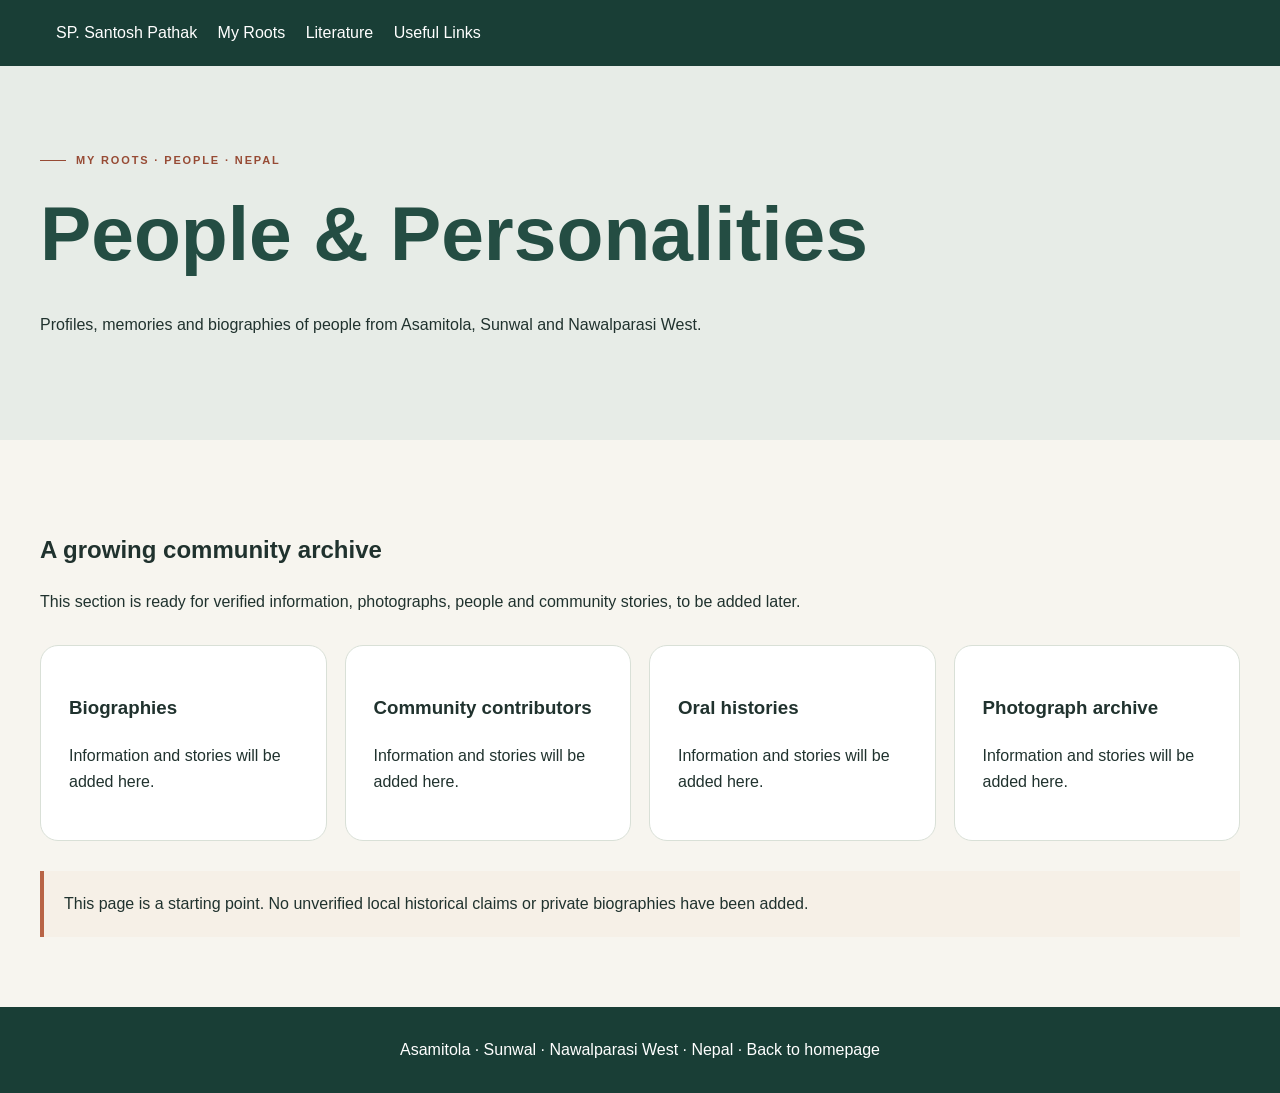
==== people/index.html @ 591c1461 "Publish redesigned site for Asamitola, Sunwal and literature, add पागल गणित" ====
<!doctype html><html lang="en"><head><meta charset="utf-8"><meta name="viewport" content="width=device-width,initial-scale=1"><title>People & Personalities | Santosh Pathak</title><link rel="stylesheet" href="/assets/style.css"><style>.local-hero{padding:85px 0;background:#e7ece7}.local-hero h1{font-size:clamp(2.7rem,6vw,5rem);margin:0 0 16px;color:#244d43}.local-body{padding:70px 0}.local-grid{display:grid;grid-template-columns:repeat(auto-fit,minmax(230px,1fr));gap:18px;margin:30px 0}.local-card{padding:28px;background:white;border-radius:18px;border:1px solid #d9e0d7}.local-note{border-left:4px solid #b86446;padding:20px;background:#f6f0e7}.local-header{background:#193e36;padding:20px;color:white}.local-header a{color:white}.local-footer{padding:30px;background:#193e36;color:#fff;text-align:center}</style></head><body><header class="local-header"><div class="wrap"><a href="/">SP. Santosh Pathak</a>　 <a href="/#my-roots">My Roots</a>　 <a href="/#writing">Literature</a>　 <a href="/#useful-links">Useful Links</a></div></header><main><section class="local-hero"><div class="wrap"><div class="kicker">My Roots · People · Nepal</div><h1>People & Personalities</h1><p>Profiles, memories and biographies of people from Asamitola, Sunwal and Nawalparasi West.</p></div></section><section class="local-body"><div class="wrap"><h2>A growing community archive</h2><p>This section is ready for verified information, photographs, people and community stories, to be added later.</p><div class="local-grid"><div class="local-card"><h3>Biographies</h3><p>Information and stories will be added here.</p></div><div class="local-card"><h3>Community contributors</h3><p>Information and stories will be added here.</p></div><div class="local-card"><h3>Oral histories</h3><p>Information and stories will be added here.</p></div><div class="local-card"><h3>Photograph archive</h3><p>Information and stories will be added here.</p></div></div><div class="local-note">This page is a starting point. No unverified local historical claims or private biographies have been added.</div></div></section></main><footer class="local-footer">Asamitola · Sunwal · Nawalparasi West · Nepal · <a style="color:white" href="/">Back to homepage</a></footer></body></html>
---- assets/style.css ----
:root{--ink:#20322e;--deep:#183b36;--forest:#204d43;--teal:#476f64;--accent:#b86446;--accent-dark:#974b35;--cream:#f7f5ef;--paper:#fffefa;--soft:#e7ece7;--muted:#6a7970;--line:#dedfd8;--shadow:0 22px 65px rgba(27,55,43,.09)}
*{box-sizing:border-box}html{scroll-behavior:smooth}body{margin:0;background:var(--cream);color:var(--ink);font-family:Inter,'Segoe UI',Arial,sans-serif;line-height:1.65;-webkit-font-smoothing:antialiased}a{color:inherit;text-decoration:none}a:hover{color:var(--accent-dark)}button,input{font:inherit}button{cursor:pointer}img{display:block;max-width:100%}::selection{background:#dce8de;color:#19382e}a:focus-visible,button:focus-visible,input:focus-visible{outline:3px solid #d39c7f;outline-offset:3px}.wrap{width:min(1200px,calc(100% - 72px));margin:0 auto}.skip{position:absolute;z-index:999;top:-70px;left:24px;background:#fff;padding:10px 16px}.skip:focus{top:10px}.topline{background:var(--deep);color:#d4e2d9;padding:8px 0;font-size:11px;letter-spacing:.14em;text-transform:uppercase}.topline .wrap{display:flex;justify-content:space-between;gap:15px}.topline .dot{height:5px;width:5px;background:#f4b99b;display:inline-block;border-radius:50%;vertical-align:middle;margin:0 9px}.site-head{position:sticky;top:0;z-index:50;background:rgba(248,248,243,.96);backdrop-filter:blur(12px);border-bottom:1px solid var(--line)}.nav{min-height:82px;display:flex;align-items:center;justify-content:space-between;gap:20px}.brand{display:flex;align-items:center;gap:12px;color:var(--deep);flex-shrink:0}.brand-mark{width:41px;height:41px;background:var(--deep);color:#fff;border-radius:12px 3px 12px 3px;display:grid;place-items:center;font:bold 17px Georgia,serif;letter-spacing:-.06em}.brand-name{font:700 17px Georgia,'Times New Roman',serif;line-height:1.05}.brand-caption{display:block;font:500 10px Inter,'Segoe UI',sans-serif;letter-spacing:.17em;color:var(--muted);text-transform:uppercase;margin-top:5px}.navlinks{display:flex;align-items:center;gap:22px}.navlinks a{font-size:12px;font-weight:700;letter-spacing:.018em}.navlinks a:hover{color:var(--accent-dark)}.nav-cta{border:1px solid var(--deep);padding:10px 18px;border-radius:2px;white-space:nowrap}.menu-toggle{display:none;background:transparent;border:0;color:var(--deep);font-size:26px;line-height:1}
button.btn,.btn{display:inline-flex;align-items:center;justify-content:center;gap:10px;background:var(--deep);color:#fff!important;border:1px solid var(--deep);padding:14px 23px;min-height:48px;font-size:12px;font-weight:800;letter-spacing:.045em;transition:transform .2s,background .2s;white-space:nowrap}.btn:hover{background:#2b6255;transform:translateY(-2px)}.btn.light{background:transparent;color:var(--deep)!important;border:1px solid #bbc9bf}.btn.light:hover{background:#e9eee7}.btn.white{background:#fff;color:var(--deep)!important;border-color:#fff}.kicker{display:flex;align-items:center;gap:10px;text-transform:uppercase;letter-spacing:.17em;font-size:11px;font-weight:800;color:var(--accent-dark)}.kicker:before{content:'';height:1px;width:26px;background:currentColor}.hero{position:relative;overflow:hidden;background:#f0f0e9}.hero:after{content:'';position:absolute;top:-240px;right:-130px;width:580px;height:580px;border:1px solid #d8dfd4;border-radius:50%;pointer-events:none}.hero-inner{min-height:612px;display:grid;grid-template-columns:1.17fr .83fr;align-items:center;gap:60px;padding:62px 0 72px;position:relative;z-index:1}.hero h1{max-width:690px;margin:26px 0 24px;font:500 clamp(47px,6.05vw,86px)/1.06 Georgia,'Times New Roman',serif;letter-spacing:-.055em;color:var(--deep)}.hero h1 em{font-style:italic;color:var(--accent)}.hero-lead{max-width:545px;font-size:15px;color:#52665c;line-height:1.85}.hero-buttons{display:flex;gap:12px;flex-wrap:wrap;margin-top:33px}.hero-media{position:relative;max-width:430px;justify-self:center;width:100%}.hero-frame{position:relative;aspect-ratio:.85;border-radius:210px 210px 10px 10px;padding:15px;background:#dce4da;box-shadow:var(--shadow);overflow:hidden}.hero-frame:after{content:'';position:absolute;inset:15px;border:1px solid rgba(255,255,255,.7);border-radius:205px 205px 3px 3px;pointer-events:none}.hero-frame img{width:100%;height:100%;border-radius:195px 195px 2px 2px;object-fit:cover;object-position:center 29%}.hero-stamp{position:absolute;right:-21px;bottom:34px;background:var(--deep);color:white;padding:22px 25px;min-width:225px;box-shadow:0 18px 35px rgba(19,57,41,.18)}.stamp-kicker{display:block;font-size:10px;letter-spacing:.16em;text-transform:uppercase;color:#b7d0bf}.hero-stamp strong{display:block;font:500 25px Georgia,serif;margin:3px 0}.hero-stamp small{font-size:11px;color:#dcebe0}.hero-vertical{position:absolute;right:-34px;top:38px;writing-mode:vertical-rl;color:#789085;letter-spacing:.15em;font-size:10px;text-transform:uppercase}
.counts{display:grid;grid-template-columns:repeat(3,1fr);gap:0;padding:34px 0;border-bottom:1px solid var(--line)}.count{padding:0 35px;border-right:1px solid var(--line)}.count:first-child{padding-left:0}.count:last-child{border:0}.count strong{font:500 29px Georgia,serif;display:block;color:var(--deep)}.count span{font-size:11px;text-transform:uppercase;letter-spacing:.12em;font-weight:700;color:var(--muted)}.section{padding:92px 0}.section.alt{background:var(--paper)}.section-title{display:flex;align-items:flex-end;justify-content:space-between;gap:35px;margin-bottom:34px}.section-title h2,.title-serif{font:500 clamp(32px,4.1vw,54px)/1.16 Georgia,'Times New Roman',serif;letter-spacing:-.043em;color:var(--deep);margin:12px 0 0}.section-title p{max-width:430px;margin:0;color:var(--muted);font-size:13px;line-height:1.8}.arrow-link{display:inline-flex;align-items:center;gap:11px;color:var(--accent-dark);font-weight:800;font-size:12px;letter-spacing:.025em}.arrow-link:after{content:'↗';font-size:15px}.arrow-link:hover{text-decoration:underline}.topic-grid{display:grid;grid-template-columns:repeat(3,1fr);gap:20px}.topic-card{border:1px solid var(--line);background:var(--paper);padding:36px 32px;min-height:280px;display:flex;flex-direction:column;transition:transform .2s,box-shadow .2s}.topic-card:hover{transform:translateY(-4px);box-shadow:var(--shadow)}.card-number{color:var(--accent-dark);font:italic 19px Georgia,serif}.topic-card h3{font:500 29px Georgia,serif;letter-spacing:-.03em;margin:28px 0 12px;color:var(--deep)}.topic-card p{font-size:12px;color:var(--muted);margin:0 auto 22px 0;line-height:1.85}.topic-card .arrow-link{margin-top:auto}.topic-card.featured{background:var(--forest);border-color:var(--forest)}.topic-card.featured h3,.topic-card.featured .card-number,.topic-card.featured .arrow-link{color:white}.topic-card.featured p{color:#cadacf}
.roots{background:var(--deep);color:#eaf2ea;position:relative;overflow:hidden}.roots .kicker{color:#ebc1a9}.roots h2{color:white}.roots .section-title p{color:#bed2c5}.roots-inner{display:grid;grid-template-columns:1.05fr .95fr;gap:55px;align-items:center}.roots-copy h3{font:500 31px Georgia,serif;margin:0 0 16px;color:#fff}.roots-copy>p{font-size:14px;line-height:1.9;color:#d5e6da;max-width:560px}.roots-flow{display:flex;flex-wrap:wrap;gap:8px;align-items:center;margin:26px 0 30px;color:#cce0d3}.roots-flow span{border:1px solid rgba(255,255,255,.23);padding:9px 13px;font-size:11px;font-weight:700}.roots-flow b{color:#f1b69b;font-size:16px}.roots-visual{position:relative;min-height:340px;border:1px solid rgba(255,255,255,.2);display:flex;align-items:flex-end;overflow:hidden;background:linear-gradient(180deg,#416458,#2b5548)}.landscape{position:absolute;inset:0;width:100%;height:100%;opacity:.95}.visual-label{position:relative;z-index:2;padding:26px;background:linear-gradient(transparent,rgba(17,46,40,.88));width:100%}.visual-label small{font-size:10px;letter-spacing:.14em;text-transform:uppercase;color:#d2e6d8}.visual-label h3{font:500 29px Georgia,serif;margin:5px 0;color:white}.visual-label p{font-size:11px;margin:0;color:#c7dfd0}.root-tiles{display:grid;grid-template-columns:repeat(3,1fr);gap:14px;margin-top:31px}.root-tile{border:1px solid rgba(255,255,255,.24);padding:21px;display:block;transition:background .2s}.root-tile:hover{background:#325e52;color:#fff}.root-tile span{display:block;color:#d2a78d;font-size:10px;font-weight:800;letter-spacing:.14em;text-transform:uppercase}.root-tile strong{font:500 21px Georgia,serif;display:block;margin:7px 0}.root-tile small{color:#b9d0bf;font-size:11px}
.two-up{display:grid;grid-template-columns:1fr 1fr;gap:21px}.research-card{background:#f1f4ee;border:1px solid #dde4db;padding:33px}.research-card.alt-card{background:#f7f0ea;border-color:#ebded4}.research-card small{font-size:10px;letter-spacing:.13em;text-transform:uppercase;color:var(--accent-dark);font-weight:800}.research-card h3{font:500 30px Georgia,serif;margin:12px 0 16px;color:var(--deep)}.research-card p{font-size:13px;color:#52665d;line-height:1.92}.tags{display:flex;gap:7px;flex-wrap:wrap;margin-top:20px}.tag{font-size:10px;letter-spacing:.02em;border:1px solid #cbd8cc;color:#3d6556;padding:6px 10px;background:#fbfcf8}.research-card.alt-card .tag{background:#fffcfa;border-color:#e4c9ba;color:#97624c}.project-note{display:grid;grid-template-columns:1fr 1fr;gap:15px;margin-top:23px}.project-note>div{border-top:1px solid var(--line);padding:19px 0}.project-note b{font-size:12px;color:var(--accent-dark);display:block;margin-bottom:9px}.project-note strong{display:block;font:500 17px Georgia,serif}.project-note p{font-size:11px;color:var(--muted)}
.pub-toolbar{display:flex;gap:10px;flex-wrap:wrap;margin-bottom:22px}.filter{background:transparent;border:1px solid var(--line);padding:10px 15px;color:var(--muted);font-size:11px;font-weight:800;letter-spacing:.025em}.filter.active,.filter:hover{background:var(--deep);border-color:var(--deep);color:#fff}.pub-list{border-top:1px solid var(--line)}.pub-item{display:grid;grid-template-columns:70px 1fr 140px;gap:28px;align-items:start;padding:22px 0;border-bottom:1px solid var(--line)}.pub-item .year{font:italic 24px Georgia,serif;color:var(--accent)}.pub-item h3{margin:0 0 7px;font:500 19px/1.45 Georgia,serif;color:var(--deep)}.pub-item p{font-size:11px;color:var(--muted);margin:0}.pub-item a{font-size:11px;color:var(--accent-dark);font-weight:800}.pub-item a:hover{text-decoration:underline}.pub-item[hidden]{display:none}
.writing-feature{display:grid;grid-template-columns:1.2fr .8fr;gap:20px;margin-bottom:22px}.featured-poem{padding:38px;background:#e8e9df;position:relative;overflow:hidden}.featured-poem:before{content:'“';position:absolute;right:22px;top:-75px;font:300 250px Georgia,serif;color:#d2d7c8}.featured-poem .kicker{position:relative}.featured-poem h3{font:500 39px Georgia,serif;position:relative;margin:29px 0 12px}.featured-poem p{position:relative;white-space:pre-line;font-family:'Nirmala UI','Noto Sans Devanagari',sans-serif;font-size:16px;line-height:2;color:#486255}.featured-poem .arrow-link{position:relative}.article-feature{padding:37px;background:var(--forest);color:#fff;display:flex;flex-direction:column}.article-feature small{font-size:11px;letter-spacing:.13em;text-transform:uppercase;color:#c7dbc7}.article-feature h3{font:500 30px/1.24 Georgia,serif;margin:35px 0 16px}.article-feature p{font-size:12px;line-height:1.9;color:#d2e0d6}.article-feature a{margin-top:auto;color:white}.poem-grid{display:grid;grid-template-columns:repeat(3,1fr);gap:15px}.poem-card{border:1px solid var(--line);padding:22px 25px;background:var(--paper);min-height:190px;display:flex;flex-direction:column;transition:transform .2s}.poem-card:hover{transform:translateY(-3px)}.poem-card small{font-size:10px;color:var(--muted);font-weight:800;letter-spacing:.12em;text-transform:uppercase}.poem-card h3{font:500 21px Georgia,serif;line-height:1.45;color:var(--deep);margin:12px 0 10px}.poem-card p{font-size:11px;color:var(--muted);line-height:1.7;margin:0 0 10px}.poem-card .arrow-link{margin-top:auto}
.people-box{display:grid;grid-template-columns:1.1fr .9fr;gap:0;border:1px solid var(--line);background:var(--paper)}.people-box>div{padding:46px}.people-box .people-art{position:relative;background:#dfebe2;min-height:300px;overflow:hidden;display:grid;place-items:center}.people-art svg{width:75%;max-width:360px}.people-box h3{font:500 33px Georgia,serif;margin:13px 0;color:var(--deep)}.people-box p{font-size:13px;color:var(--muted);line-height:1.9}.future-label{display:inline-block;background:#f4eadf;color:#986144;padding:6px 11px;text-transform:uppercase;letter-spacing:.12em;font-weight:800;font-size:10px}
.talks{display:grid;grid-template-columns:repeat(2,1fr);gap:0 40px}.talk{border-top:1px solid var(--line);padding:20px 0;display:grid;grid-template-columns:62px 1fr;gap:17px}.talk .year{font:italic 19px Georgia,serif;color:var(--accent)}.talk h3{font:500 16px/1.45 Georgia,serif;margin:0 0 8px;color:var(--deep)}.talk p{font-size:11px;color:var(--muted);margin:0;line-height:1.75}
.resource-head{display:flex;align-items:center;justify-content:space-between;gap:16px;margin-bottom:24px}.search{width:min(330px,100%);border:1px solid var(--line);background:white;padding:12px 16px;font-size:12px;color:var(--ink);border-radius:0}.resources{display:grid;grid-template-columns:repeat(3,1fr);gap:14px}.resource{display:flex;flex-direction:column;background:var(--paper);border:1px solid var(--line);padding:22px;min-height:170px;transition:border-color .2s,transform .2s}.resource:hover{border-color:#8faf9b;transform:translateY(-2px)}.resource .r-type{font-size:10px;color:var(--accent-dark);letter-spacing:.13em;text-transform:uppercase;font-weight:800}.resource strong{font:500 20px Georgia,serif;margin:9px 0 5px;color:var(--deep)}.resource span:nth-last-child(2){font-size:11px;color:var(--muted);line-height:1.75}.resource .arrow-link{margin-top:auto;padding-top:12px}.resource[hidden]{display:none}
.about-panel{display:grid;grid-template-columns:.9fr 1.1fr;gap:65px;align-items:center}.about-panel h2{font:500 45px/1.14 Georgia,serif;letter-spacing:-.04em;margin:15px 0 24px;color:var(--deep)}.about-panel p{font-size:13px;line-height:1.9;color:#596d60}.about-profile{background:#e6e9de;padding:30px 30px 15px;position:relative}.about-profile img{max-height:345px;width:100%;object-fit:cover;object-position:center 23%;filter:saturate(.78)}.about-profile .profile-foot{display:flex;justify-content:space-between;gap:10px;align-items:center;padding:16px 0 0}.about-profile .profile-foot strong{font:500 21px Georgia,serif}.about-profile .profile-foot span{font-size:10px;color:var(--muted)}.edu-mini{display:grid;grid-template-columns:repeat(2,1fr);gap:15px;margin:24px 0}.edu-mini div{padding-top:12px;border-top:1px solid var(--line)}.edu-mini small{font-size:10px;color:var(--accent-dark);font-weight:700}.edu-mini b{display:block;font-size:12px;color:var(--deep)}.edu-mini span{font-size:11px;color:var(--muted)}.profile-links{display:flex;gap:15px;flex-wrap:wrap;margin:22px 0}.profile-links a{font-size:11px;font-weight:700;border-bottom:1px solid var(--accent);color:var(--accent-dark)}
footer{background:#132f2b;color:#e6eee6;padding:65px 0 32px}.foot-grid{display:grid;grid-template-columns:1.3fr .8fr .9fr;gap:42px;padding-bottom:42px;border-bottom:1px solid #3e6156}.foot-brand{font:500 39px Georgia,serif;margin-bottom:15px}.foot-grid p{color:#bacfc1;font-size:12px;line-height:1.9;max-width:390px}.foot-grid h4{font-size:10px;text-transform:uppercase;letter-spacing:.16em;color:#eac1a5;margin-bottom:22px}.foot-grid a{display:block;font-size:12px;margin-bottom:11px;color:#e5eee9}.foot-grid a:hover{color:white;text-decoration:underline}.foot-lower{display:flex;justify-content:space-between;gap:15px;padding-top:20px;font-size:10px;color:#a4beaf}.foot-lower span{color:#e8b9a0}
/* Interior pages */.page-hero{background:#e8eee7;padding:60px 0 55px;position:relative;overflow:hidden}.page-hero.dark{background:var(--deep);color:white}.page-hero .kicker{color:var(--accent-dark)}.page-hero.dark .kicker{color:#e8b9a0}.page-hero h1{font:500 clamp(40px,5.5vw,70px)/1.12 Georgia,serif;letter-spacing:-.04em;margin:18px 0;color:var(--deep)}.page-hero.dark h1{color:white}.page-hero p{font-size:14px;max-width:660px;color:var(--muted);line-height:1.85}.page-hero.dark p{color:#cadecf}.breadcrumb{font-size:11px;font-weight:700;color:var(--muted)}.breadcrumb a{text-decoration:underline;text-underline-offset:3px}.narrow{max-width:820px;margin:0 auto}.poem-page{padding:62px 0 98px}.poem-page .paper{background:var(--paper);border:1px solid var(--line);padding:45px 55px;box-shadow:0 14px 45px rgba(21,48,36,.05)}.poem-page .poem-text{white-space:pre-wrap;font-size:20px;line-height:2.2;color:#29463d;font-family:'Nirmala UI','Kohinoor Devanagari','Noto Sans Devanagari',sans-serif}.byline{margin:8px 0 0!important;color:var(--muted)}.back-links{display:flex;gap:14px;flex-wrap:wrap;margin-top:25px}.detail-grid{display:grid;grid-template-columns:1fr 1fr;gap:20px}.detail-card{padding:27px;background:white;border:1px solid var(--line)}.detail-card h3{font:500 24px Georgia,serif;color:var(--deep);margin:0 0 9px}.detail-card p{font-size:13px;color:var(--muted);margin:0}.page-body{padding:65px 0}.page-body .lead{font-size:15px;line-height:1.85;max-width:830px;color:#617469;margin-bottom:34px}.placeholder{padding:24px;border-left:3px solid var(--accent);background:#f1eee7;margin:28px 0}.placeholder strong{display:block;font-size:12px;color:var(--accent-dark);text-transform:uppercase;letter-spacing:.08em}.placeholder p{margin:10px 0 0;font-size:13px}.backto{margin:24px 0 60px}.cv-body{max-width:860px;background:white;padding:45px 48px;margin:45px auto;border:1px solid var(--line)}.cv-body h2{font:500 22px Georgia,serif;color:var(--deep);border-bottom:1px solid var(--line);padding:17px 0 9px}.cv-body h2:first-of-type{padding-top:0}.cv-body ul{padding-left:22px}.cv-body li{margin-bottom:8px;font-size:12px;line-height:1.7}.cv-body p{font-size:13px;line-height:1.8}.cv-head{display:flex;justify-content:space-between;align-items:center;gap:20px}.cv-head h1{font:500 42px Georgia,serif;margin:0}.cv-head .sub{font-size:13px;color:var(--muted)}.cv-tools{display:flex;gap:10px;flex-wrap:wrap;margin:24px 0}
@media(max-width:1120px){.navlinks{gap:13px}.navlinks a{font-size:11px}.hero-stamp{right:-10px}.hero-inner{gap:40px}}@media(max-width:900px){.navlinks{position:absolute;display:none;top:82px;left:0;right:0;flex-direction:column;align-items:stretch;gap:0;background:#fff;border-bottom:1px solid var(--line);box-shadow:var(--shadow);padding:15px 34px}.navlinks.open{display:flex}.navlinks a{padding:11px 0;font-size:13px}.menu-toggle{display:block}.hero-inner{grid-template-columns:1fr .75fr;gap:27px;min-height:unset}.hero-stamp{position:relative;right:0;bottom:0;margin:-25px 15px 0}.hero-frame{height:360px;aspect-ratio:auto}.hero h1{font-size:clamp(41px,6vw,66px)}.roots-inner,.about-panel{gap:25px}.resources{grid-template-columns:repeat(2,1fr)}}@media(max-width:700px){.wrap{width:min(100% - 36px,540px)}.topline{font-size:9px}.topline .wrap span:last-child{display:none}.nav{min-height:68px}.navlinks{top:68px}.hero-inner{grid-template-columns:1fr;padding:53px 0 60px}.hero h1{font-size:clamp(43px,9vw,65px)}.hero-media{max-width:350px;margin:15px 0 0}.hero-frame{height:345px}.hero-stamp{max-width:230px;min-width:unset}.hero-vertical{display:none}.counts{padding:25px 0}.count{padding:0 14px}.count strong{font-size:22px}.count span{font-size:9px;letter-spacing:.06em}.section{padding:65px 0}.section-title{display:block}.section-title h2{font-size:37px;margin-bottom:15px}.section-title p{margin:0}.topic-grid,.two-up,.roots-inner,.root-tiles,.poem-grid,.writing-feature,.people-box,.talks,.about-panel,.foot-grid,.detail-grid,.project-note{grid-template-columns:1fr}.topic-card{min-height:235px;padding:26px}.root-tiles{gap:8px}.roots-visual{min-height:245px}.research-card{padding:25px}.pub-item{grid-template-columns:53px 1fr;gap:14px}.pub-item>a{grid-column:2}.pub-item .year{font-size:19px}.pub-item h3{font-size:17px}.writing-feature{gap:15px}.featured-poem,.article-feature{padding:28px}.poem-grid{grid-template-columns:repeat(2,1fr)}.poem-card{padding:18px}.poem-card h3{font-size:18px}.people-box>div{padding:28px}.people-box .people-art{min-height:230px}.resource-head{display:block}.search{margin-top:16px}.resources{grid-template-columns:1fr}.about-panel{gap:38px}.about-panel h2{font-size:36px}.foot-grid{gap:20px}.foot-lower{display:block}.page-hero{padding:46px 0}.poem-page .paper{padding:26px 25px}.poem-page .poem-text{font-size:17px}.cv-body{padding:25px 20px;margin:15px 18px}.cv-head{display:block}.edu-mini{grid-template-columns:1fr 1fr}}
@media(max-width:440px){.poem-grid{grid-template-columns:1fr}.hero-stamp strong{font-size:20px}.resources{gap:10px}.kicker{letter-spacing:.1em}.page-hero h1{font-size:39px}}
@media print{.topline,.site-head,.cv-tools,footer,.backto{display:none!important}.cv-body{border:0;margin:0;padding:0;max-width:none}.page-hero{display:none}body{background:white;color:black}.cv-body li,.cv-body p{font-size:10px}.cv-body h2{font-size:16px}a{text-decoration:none}}
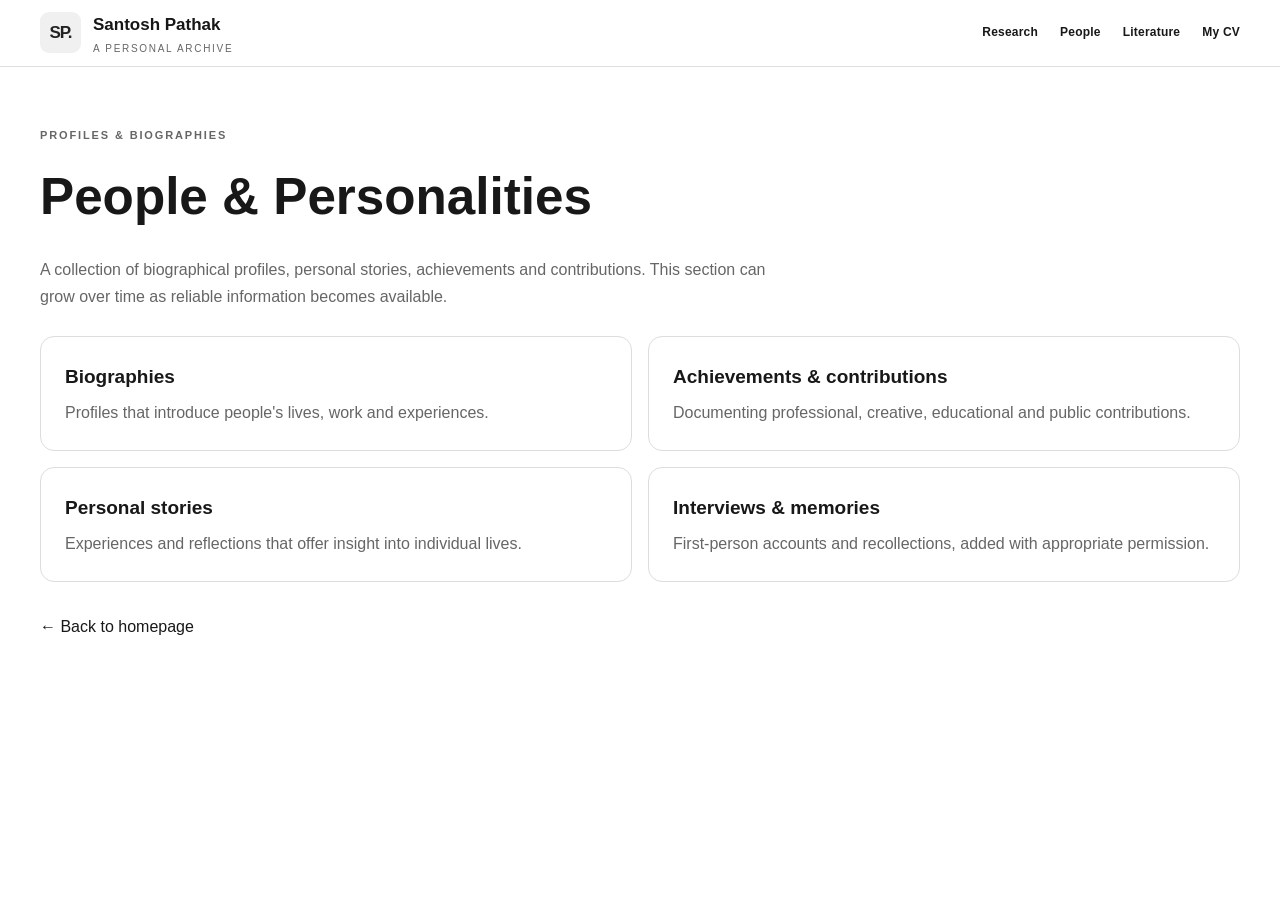
==== commit 5647b7a1: "Remove local roots and useful links content; simplify people section" ====
--- a/people/index.html
+++ b/people/index.html
@@ -1 +1,21 @@
-<!doctype html><html lang="en"><head><meta charset="utf-8"><meta name="viewport" content="width=device-width,initial-scale=1"><title>People & Personalities | Santosh Pathak</title><link rel="stylesheet" href="/assets/style.css"><style>.local-hero{padding:85px 0;background:#e7ece7}.local-hero h1{font-size:clamp(2.7rem,6vw,5rem);margin:0 0 16px;color:#244d43}.local-body{padding:70px 0}.local-grid{display:grid;grid-template-columns:repeat(auto-fit,minmax(230px,1fr));gap:18px;margin:30px 0}.local-card{padding:28px;background:white;border-radius:18px;border:1px solid #d9e0d7}.local-note{border-left:4px solid #b86446;padding:20px;background:#f6f0e7}.local-header{background:#193e36;padding:20px;color:white}.local-header a{color:white}.local-footer{padding:30px;background:#193e36;color:#fff;text-align:center}</style></head><body><header class="local-header"><div class="wrap"><a href="/">SP. Santosh Pathak</a>　 <a href="/#my-roots">My Roots</a>　 <a href="/#writing">Literature</a>　 <a href="/#useful-links">Useful Links</a></div></header><main><section class="local-hero"><div class="wrap"><div class="kicker">My Roots · People · Nepal</div><h1>People & Personalities</h1><p>Profiles, memories and biographies of people from Asamitola, Sunwal and Nawalparasi West.</p></div></section><section class="local-body"><div class="wrap"><h2>A growing community archive</h2><p>This section is ready for verified information, photographs, people and community stories, to be added later.</p><div class="local-grid"><div class="local-card"><h3>Biographies</h3><p>Information and stories will be added here.</p></div><div class="local-card"><h3>Community contributors</h3><p>Information and stories will be added here.</p></div><div class="local-card"><h3>Oral histories</h3><p>Information and stories will be added here.</p></div><div class="local-card"><h3>Photograph archive</h3><p>Information and stories will be added here.</p></div></div><div class="local-note">This page is a starting point. No unverified local historical claims or private biographies have been added.</div></div></section></main><footer class="local-footer">Asamitola · Sunwal · Nawalparasi West · Nepal · <a style="color:white" href="/">Back to homepage</a></footer></body></html>+<!doctype html>
+<html lang="en"><head><meta charset="utf-8"><meta name="viewport" content="width=device-width,initial-scale=1">
+<title>People & Personalities | Santosh Pathak</title>
+<meta name="description" content="Biographical profiles, achievements and stories about people and their contributions.">
+<link rel="stylesheet" href="../assets/style.css">
+<style>
+.people-page{padding:48px 0 72px}
+.people-page h1{font-size:clamp(2rem,5vw,3.2rem);margin:0 0 12px}
+.people-page .intro{color:#666;max-width:760px;line-height:1.7}
+.people-nav{display:flex;gap:18px;flex-wrap:wrap;padding:16px 0;border-bottom:1px solid #ddd}
+.people-nav a{color:#333}
+.people-grid{display:grid;grid-template-columns:repeat(2,minmax(0,1fr));gap:16px;margin-top:26px}
+.people-card{padding:24px;border:1px solid #ddd;border-radius:14px;background:#fff}
+.people-card h2{font-size:19px;margin:0 0 8px}
+.people-card p{margin:0;color:#666;line-height:1.6}
+@media(max-width:640px){.people-grid{grid-template-columns:1fr}}
+</style></head>
+<body><header class="site-head"><nav class="wrap nav"><a class="brand" href="../index.html"><span class="brand-mark">SP.</span><span><span class="brand-name">Santosh Pathak</span><small class="brand-caption">A personal archive</small></span></a><div class="navlinks"><a href="../index.html#research">Research</a><a href="../index.html#people">People</a><a href="../index.html#writing">Literature</a><a href="../cv.html">My CV</a></div></nav></header>
+<main class="wrap people-page"><p class="kicker">Profiles & biographies</p><h1>People & Personalities</h1><p class="intro">A collection of biographical profiles, personal stories, achievements and contributions. This section can grow over time as reliable information becomes available.</p>
+<div class="people-grid"><article class="people-card"><h2>Biographies</h2><p>Profiles that introduce people's lives, work and experiences.</p></article><article class="people-card"><h2>Achievements & contributions</h2><p>Documenting professional, creative, educational and public contributions.</p></article><article class="people-card"><h2>Personal stories</h2><p>Experiences and reflections that offer insight into individual lives.</p></article><article class="people-card"><h2>Interviews & memories</h2><p>First-person accounts and recollections, added with appropriate permission.</p></article></div>
+<p style="margin-top:32px"><a href="../index.html">← Back to homepage</a></p></main></body></html>
--- a/assets/style.css
+++ b/assets/style.css
@@ -15,3 +15,58 @@
 @media(max-width:1120px){.navlinks{gap:13px}.navlinks a{font-size:11px}.hero-stamp{right:-10px}.hero-inner{gap:40px}}@media(max-width:900px){.navlinks{position:absolute;display:none;top:82px;left:0;right:0;flex-direction:column;align-items:stretch;gap:0;background:#fff;border-bottom:1px solid var(--line);box-shadow:var(--shadow);padding:15px 34px}.navlinks.open{display:flex}.navlinks a{padding:11px 0;font-size:13px}.menu-toggle{display:block}.hero-inner{grid-template-columns:1fr .75fr;gap:27px;min-height:unset}.hero-stamp{position:relative;right:0;bottom:0;margin:-25px 15px 0}.hero-frame{height:360px;aspect-ratio:auto}.hero h1{font-size:clamp(41px,6vw,66px)}.roots-inner,.about-panel{gap:25px}.resources{grid-template-columns:repeat(2,1fr)}}@media(max-width:700px){.wrap{width:min(100% - 36px,540px)}.topline{font-size:9px}.topline .wrap span:last-child{display:none}.nav{min-height:68px}.navlinks{top:68px}.hero-inner{grid-template-columns:1fr;padding:53px 0 60px}.hero h1{font-size:clamp(43px,9vw,65px)}.hero-media{max-width:350px;margin:15px 0 0}.hero-frame{height:345px}.hero-stamp{max-width:230px;min-width:unset}.hero-vertical{display:none}.counts{padding:25px 0}.count{padding:0 14px}.count strong{font-size:22px}.count span{font-size:9px;letter-spacing:.06em}.section{padding:65px 0}.section-title{display:block}.section-title h2{font-size:37px;margin-bottom:15px}.section-title p{margin:0}.topic-grid,.two-up,.roots-inner,.root-tiles,.poem-grid,.writing-feature,.people-box,.talks,.about-panel,.foot-grid,.detail-grid,.project-note{grid-template-columns:1fr}.topic-card{min-height:235px;padding:26px}.root-tiles{gap:8px}.roots-visual{min-height:245px}.research-card{padding:25px}.pub-item{grid-template-columns:53px 1fr;gap:14px}.pub-item>a{grid-column:2}.pub-item .year{font-size:19px}.pub-item h3{font-size:17px}.writing-feature{gap:15px}.featured-poem,.article-feature{padding:28px}.poem-grid{grid-template-columns:repeat(2,1fr)}.poem-card{padding:18px}.poem-card h3{font-size:18px}.people-box>div{padding:28px}.people-box .people-art{min-height:230px}.resource-head{display:block}.search{margin-top:16px}.resources{grid-template-columns:1fr}.about-panel{gap:38px}.about-panel h2{font-size:36px}.foot-grid{gap:20px}.foot-lower{display:block}.page-hero{padding:46px 0}.poem-page .paper{padding:26px 25px}.poem-page .poem-text{font-size:17px}.cv-body{padding:25px 20px;margin:15px 18px}.cv-head{display:block}.edu-mini{grid-template-columns:1fr 1fr}}
 @media(max-width:440px){.poem-grid{grid-template-columns:1fr}.hero-stamp strong{font-size:20px}.resources{gap:10px}.kicker{letter-spacing:.1em}.page-hero h1{font-size:39px}}
 @media print{.topline,.site-head,.cv-tools,footer,.backto{display:none!important}.cv-body{border:0;margin:0;padding:0;max-width:none}.page-hero{display:none}body{background:white;color:black}.cv-body li,.cv-body p{font-size:10px}.cv-body h2{font-size:16px}a{text-decoration:none}}
+
+/* Clean, understated design inspired by the user-provided reference. */
+:root{--ink:#171717;--deep:#171717;--forest:#fff;--teal:#555;--accent:#555;--accent-dark:#222;--cream:#fff;--paper:#fff;--soft:#f5f5f5;--muted:#666;--line:#dedede;--shadow:none}
+body{background:#fff;color:#181818;font-family:Arial,"Segoe UI",sans-serif}
+.topline{display:none}
+.site-head{background:#fff;backdrop-filter:none;box-shadow:none}
+.nav{min-height:66px}
+.brand-mark{background:#f0f0f0;color:#222;border-radius:9px;font-family:Arial,sans-serif}
+.brand-name{font-family:Arial,sans-serif}
+.nav-cta{border-radius:8px}
+.section{padding:58px 0}
+.section.alt,.section.roots,.section.people,.section.links,.section.about{background:#fff;color:#181818}
+.section-title h2,.title-serif{font:700 clamp(27px,3.1vw,38px)/1.2 Arial,"Segoe UI",sans-serif;letter-spacing:-.025em;color:#181818}
+.section-title p,.roots .section-title p{color:#666}
+.kicker{color:#666}
+.kicker:before{display:none}
+.simple-intro{padding:55px 0 33px;background:#fff}
+.simple-intro-inner{display:flex;align-items:center;justify-content:space-between;gap:32px}
+.simple-intro h1{font-size:clamp(35px,5vw,53px);line-height:1.1;letter-spacing:-.035em;margin:7px 0 11px}
+.simple-eyebrow{font-weight:600;color:#666;text-transform:uppercase;font-size:12px;letter-spacing:.08em;margin:0}
+.simple-intro p{font-size:16px;color:#666;margin:0}
+.simple-intro .simple-lead{font-size:15px;line-height:1.75;max-width:720px;margin-top:18px}
+.simple-intro img{width:142px;height:142px;object-fit:cover;object-position:center 28%;border-radius:50%;border:1px solid #e0e0e0}
+.simple-explore{padding-top:20px}
+.simple-explore h2{font-size:clamp(25px,3vw,32px);margin:0 0 22px}
+.simple-grid{display:grid;grid-template-columns:repeat(2,minmax(0,1fr));gap:17px}
+.simple-tile{display:flex;flex-direction:column;align-items:flex-start;gap:8px;padding:25px;background:#fff;border:1px solid #ddd;border-radius:17px;min-height:169px;color:#222;transition:border-color .15s,background .15s}
+.simple-tile:hover{border-color:#999;background:#fafafa;color:#111}
+.simple-icon{font-size:26px;line-height:1;color:#666;height:34px}
+.simple-tile strong{font-size:clamp(17px,2vw,22px);font-weight:700;line-height:1.25}
+.simple-tile>span:last-child{color:#666;font-size:15px;line-height:1.55}
+.roots .kicker,.roots h2,.roots-copy h3,.roots-copy>p,.roots-flow,.roots .section-title p,.roots-flow b{color:#222}
+.roots-inner{grid-template-columns:1fr 1fr}
+.roots-visual{background:#f5f5f5;border:1px solid #ddd;border-radius:14px;min-height:270px}
+.landscape{opacity:.18;filter:grayscale(1)}
+.visual-label{background:linear-gradient(transparent,rgba(255,255,255,.95))}
+.visual-label small,.visual-label h3,.visual-label p{color:#222}
+.root-tile,.research-card,.research-card.alt-card,.topic-card,.topic-card.featured,.poem-card,.featured-poem,.article-feature{border:1px solid #ddd;background:#fff;color:#222;border-radius:13px;box-shadow:none}
+.root-tile:hover{background:#fafafa;color:#222}
+.root-tile span,.root-tile strong,.root-tile small,.research-card h3,.research-card small,.research-card p,.article-feature small,.article-feature h3,.article-feature p,.featured-poem h3,.featured-poem p{color:#222}
+.root-tile strong,.research-card h3,.pub-item h3,.poem-card h3,.featured-poem h3,.article-feature h3,.topic-card h3{font-family:Arial,"Segoe UI",sans-serif;font-style:normal}
+.root-tile strong{font-size:19px;font-weight:700}
+.research-card{padding:26px}
+.tag{background:#f7f7f7!important;border-color:#ddd!important;color:#444!important}
+.project-note strong{font-family:Arial,sans-serif}
+.pub-item .year{font-family:Arial,sans-serif;font-size:16px;font-style:normal;color:#555}
+.pub-item h3{font-weight:600;color:#222}
+.filter{border-radius:8px}
+.filter.active,.filter:hover,.btn{background:#222;color:#fff;border-color:#222}
+.btn:hover{background:#444;transform:none}
+.btn.light,.btn.white{background:#fff;color:#222!important;border:1px solid #ccc}
+.poem-card:hover{transform:none}
+.article-feature a,.arrow-link{color:#222}
+.section.roots .btn.white{color:#222!important}
+@media(max-width:700px){.wrap{width:calc(100% - 34px)}.simple-intro{padding:30px 0 18px}.simple-intro-inner{gap:16px}.simple-intro img{width:80px;height:80px}.simple-intro h1{font-size:32px}.simple-intro p{font-size:14px}.simple-intro .simple-lead{font-size:13px;margin-top:13px}.simple-grid{gap:12px}.simple-tile{padding:16px;min-height:158px;border-radius:14px}.simple-tile strong{font-size:17px}.simple-tile>span:last-child{font-size:13px}.simple-icon{font-size:23px;height:26px}.section{padding:40px 0}.roots-inner{grid-template-columns:1fr}.roots-visual{min-height:200px}}
